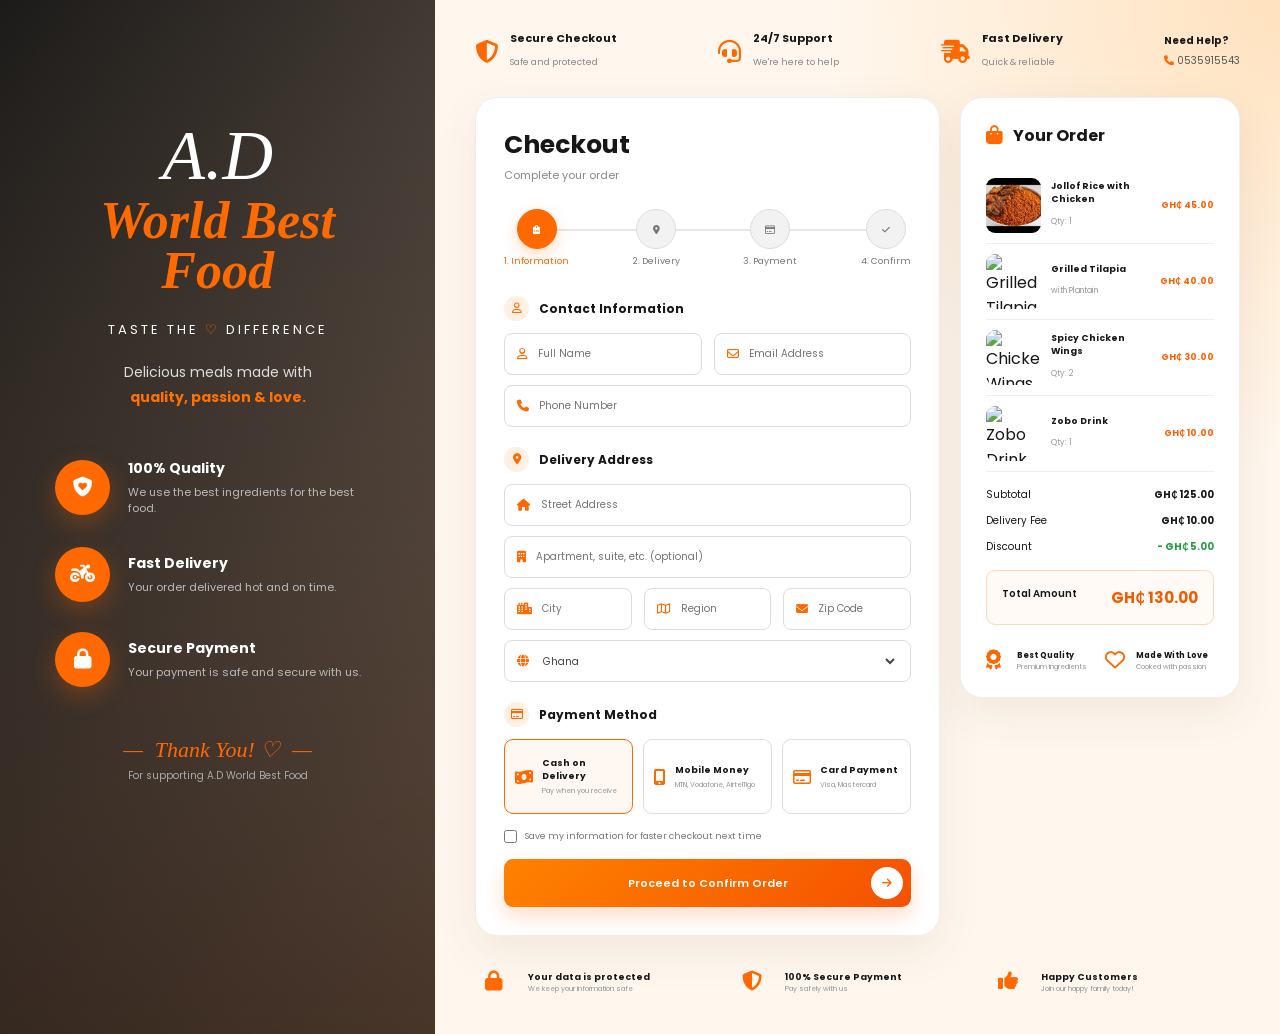
==== Checkout account index.html @ 85bb82af "I worked on creating a checkout, and with CSS" ====
<!DOCTYPE html>
<html lang="en">
<head>
    <meta charset="UTF-8">
    <meta name="viewport" content="width=device-width, initial-scale=1.0">

    <title>Checkout | A.D World Best Food</title>

    <!-- Google Font -->
    <link rel="preconnect" href="https://fonts.googleapis.com">
    <link rel="preconnect" href="https://fonts.gstatic.com" crossorigin>

    <link href="https://fonts.googleapis.com/css2?family=Poppins:wght@300;400;500;600;700;800&display=swap" rel="stylesheet">

    <!-- Font Awesome -->
    <link rel="stylesheet"
          href="https://cdnjs.cloudflare.com/ajax/libs/font-awesome/6.5.2/css/all.min.css">

    <!-- CSS -->
    <link rel="stylesheet" href="Check out style.css">
</head>

<body>

<div class="checkout-page">

    <!-- =========================================
         LEFT RESTAURANT BRANDING
    ========================================== -->

    <section class="restaurant-side">

        <div class="restaurant-overlay"></div>

        <div class="restaurant-content">

            <div class="brand-logo">
                <span>A.D</span>
                <h1>World Best<br>Food</h1>
            </div>

            <p class="brand-tagline">
                TASTE THE <span>♡</span> DIFFERENCE
            </p>

            <p class="brand-description">
                Delicious meals made with
                <strong>quality, passion & love.</strong>
            </p>


            <!-- Benefits -->

            <div class="benefit-list">

                <div class="benefit">

                    <div class="benefit-icon">
                        <i class="fa-solid fa-shield-heart"></i>
                    </div>

                    <div>
                        <h3>100% Quality</h3>

                        <p>
                            We use the best ingredients
                            for the best food.
                        </p>
                    </div>

                </div>


                <div class="benefit">

                    <div class="benefit-icon">
                        <i class="fa-solid fa-motorcycle"></i>
                    </div>

                    <div>
                        <h3>Fast Delivery</h3>

                        <p>
                            Your order delivered
                            hot and on time.
                        </p>
                    </div>

                </div>


                <div class="benefit">

                    <div class="benefit-icon">
                        <i class="fa-solid fa-lock"></i>
                    </div>

                    <div>
                        <h3>Secure Payment</h3>

                        <p>
                            Your payment is safe
                            and secure with us.
                        </p>
                    </div>

                </div>

            </div>


            <div class="thank-you">

                <span>—</span>

                <p>Thank You! ♡</p>

                <span>—</span>

            </div>

            <small>
                For supporting A.D World Best Food
            </small>

        </div>

    </section>


    <!-- =========================================
         RIGHT CHECKOUT SECTION
    ========================================== -->

    <section class="checkout-section">


        <!-- TOP INFORMATION -->

        <div class="top-information">

            <div class="top-item">

                <i class="fa-solid fa-shield-halved"></i>

                <div>
                    <strong>Secure Checkout</strong>
                    <small>Safe and protected</small>
                </div>

            </div>


            <div class="top-item">

                <i class="fa-solid fa-headset"></i>

                <div>
                    <strong>24/7 Support</strong>
                    <small>We're here to help</small>
                </div>

            </div>


            <div class="top-item">

                <i class="fa-solid fa-truck-fast"></i>

                <div>
                    <strong>Fast Delivery</strong>
                    <small>Quick & reliable</small>
                </div>

            </div>


            <div class="help">

                <strong>Need Help?</strong>

                <span>
                    <i class="fa-solid fa-phone"></i>
                    0535915543
                </span>

            </div>

        </div>



        <!-- CHECKOUT GRID -->

        <div class="checkout-grid">


            <!-- =====================================
                 CHECKOUT FORM
            ====================================== -->

            <div class="checkout-card">

                <h2>Checkout</h2>

                <p class="subtitle">
                    Complete your order
                </p>


                <!-- STEPS -->

                <div class="checkout-steps">

                    <div class="step active">

                        <div class="step-icon">
                            <i class="fa-solid fa-clipboard-list"></i>
                        </div>

                        <span>1. Information</span>

                    </div>


                    <div class="step">

                        <div class="step-icon">
                            <i class="fa-solid fa-location-dot"></i>
                        </div>

                        <span>2. Delivery</span>

                    </div>


                    <div class="step">

                        <div class="step-icon">
                            <i class="fa-regular fa-credit-card"></i>
                        </div>

                        <span>3. Payment</span>

                    </div>


                    <div class="step">

                        <div class="step-icon">
                            <i class="fa-solid fa-check"></i>
                        </div>

                        <span>4. Confirm</span>

                    </div>

                </div>


                <form>


                    <!-- CUSTOMER INFORMATION -->

                    <div class="form-title">

                        <i class="fa-regular fa-user"></i>

                        <h3>Contact Information</h3>

                    </div>


                    <div class="input-row">

                        <div class="input-group">

                            <i class="fa-regular fa-user"></i>

                            <input
                                type="text"
                                placeholder="Full Name"
                                required>

                        </div>


                        <div class="input-group">

                            <i class="fa-regular fa-envelope"></i>

                            <input
                                type="email"
                                placeholder="Email Address"
                                required>

                        </div>

                    </div>


                    <div class="input-group full">

                        <i class="fa-solid fa-phone"></i>

                        <input
                            type="tel"
                            placeholder="Phone Number"
                            required>

                    </div>



                    <!-- DELIVERY ADDRESS -->

                    <div class="form-title">

                        <i class="fa-solid fa-location-dot"></i>

                        <h3>Delivery Address</h3>

                    </div>


                    <div class="input-group full">

                        <i class="fa-solid fa-house"></i>

                        <input
                            type="text"
                            placeholder="Street Address"
                            required>

                    </div>


                    <div class="input-group full">

                        <i class="fa-solid fa-building"></i>

                        <input
                            type="text"
                            placeholder="Apartment, suite, etc. (optional)">

                    </div>


                    <div class="input-row three">

                        <div class="input-group">

                            <i class="fa-solid fa-city"></i>

                            <input
                                type="text"
                                placeholder="City"
                                required>

                        </div>


                        <div class="input-group">

                            <i class="fa-regular fa-map"></i>

                            <input
                                type="text"
                                placeholder="Region">

                        </div>


                        <div class="input-group">

                            <i class="fa-solid fa-envelope"></i>

                            <input
                                type="text"
                                placeholder="Zip Code">

                        </div>

                    </div>


                    <div class="input-group full">

                        <i class="fa-solid fa-globe"></i>

                        <select>

                            <option>Ghana</option>

                            <option>Nigeria</option>

                            <option>Liberia</option>

                        </select>

                    </div>



                    <!-- PAYMENT -->

                    <div class="form-title">

                        <i class="fa-regular fa-credit-card"></i>

                        <h3>Payment Method</h3>

                    </div>


                    <div class="payment-methods">


                        <label class="payment active">

                            <input
                                type="radio"
                                name="payment"
                                checked>

                            <i class="fa-solid fa-money-bill-wave"></i>

                            <div>

                                <strong>Cash on Delivery</strong>

                                <small>Pay when you receive</small>

                            </div>

                        </label>


                        <label class="payment">

                            <input
                                type="radio"
                                name="payment">

                            <i class="fa-solid fa-mobile-screen-button"></i>

                            <div>

                                <strong>Mobile Money</strong>

                                <small>MTN, Vodafone, AirtelTigo</small>

                            </div>

                        </label>


                        <label class="payment">

                            <input
                                type="radio"
                                name="payment">

                            <i class="fa-regular fa-credit-card"></i>

                            <div>

                                <strong>Card Payment</strong>

                                <small>Visa, Mastercard</small>

                            </div>

                        </label>

                    </div>


                    <!-- SAVE INFORMATION -->

                    <label class="save-info">

                        <input type="checkbox">

                        Save my information for faster checkout next time

                    </label>


                    <!-- BUTTON -->

                    <button
                        type="submit"
                        class="order-button">

                        Proceed to Confirm Order

                        <span>
                            <i class="fa-solid fa-arrow-right"></i>
                        </span>

                    </button>

                </form>

            </div>



            <!-- =====================================
                 ORDER SUMMARY
            ====================================== -->

            <aside class="order-card">

                <div class="order-title">

                    <i class="fa-solid fa-bag-shopping"></i>

                    <h2>Your Order</h2>

                </div>


                <!-- PRODUCT 1 -->

                <div class="product">

                    <img src="jollof rice.jpg" alt="Jollof Rice">

                    <div class="product-info">

                        <h3>Jollof Rice with Chicken</h3>

                        <span>Qty: 1</span>

                    </div>

                    <strong>GH₵ 45.00</strong>

                </div>


                <!-- PRODUCT 2 -->

                <div class="product">

                    <img src="tilapia.jpg" alt="Grilled Tilapia">

                    <div class="product-info">

                        <h3>Grilled Tilapia</h3>

                        <span>with Plantain</span>

                    </div>

                    <strong>GH₵ 40.00</strong>

                </div>


                <!-- PRODUCT 3 -->

                <div class="product">

                    <img src="chicken-wings.jpg"
                         alt="Chicken Wings">

                    <div class="product-info">

                        <h3>Spicy Chicken Wings</h3>

                        <span>Qty: 2</span>

                    </div>

                    <strong>GH₵ 30.00</strong>

                </div>


                <!-- PRODUCT 4 -->

                <div class="product">

                    <img src="zobo.jpg"
                         alt="Zobo Drink">

                    <div class="product-info">

                        <h3>Zobo Drink</h3>

                        <span>Qty: 1</span>

                    </div>

                    <strong>GH₵ 10.00</strong>

                </div>


                <!-- TOTAL -->

                <div class="summary">

                    <div>
                        <span>Subtotal</span>
                        <strong>GH₵ 125.00</strong>
                    </div>


                    <div>
                        <span>Delivery Fee</span>
                        <strong>GH₵ 10.00</strong>
                    </div>


                    <div class="discount">
                        <span>Discount</span>
                        <strong>- GH₵ 5.00</strong>
                    </div>


                    <div class="total">

                        <span>Total Amount</span>

                        <strong>GH₵ 130.00</strong>

                    </div>

                </div>


                <!-- ORDER BENEFITS -->

                <div class="order-benefits">

                    <div>

                        <i class="fa-solid fa-award"></i>

                        <strong>Best Quality</strong>

                        <small>Premium ingredients</small>

                    </div>


                    <div>

                        <i class="fa-regular fa-heart"></i>

                        <strong>Made With Love</strong>

                        <small>Cooked with passion</small>

                    </div>

                </div>

            </aside>

        </div>



        <!-- BOTTOM TRUST -->

        <div class="trust-section">

            <div>

                <i class="fa-solid fa-lock"></i>

                <strong>Your data is protected</strong>

                <span>We keep your information safe</span>

            </div>


            <div>

                <i class="fa-solid fa-shield-halved"></i>

                <strong>100% Secure Payment</strong>

                <span>Pay safely with us</span>

            </div>


            <div>

                <i class="fa-solid fa-thumbs-up"></i>

                <strong>Happy Customers</strong>

                <span>Join our happy family today!</span>

            </div>

        </div>

    </section>

</div>

</body>
</html>
---- Check out style.css ----
/* ============================================
   GENERAL
============================================ */

* {
    margin: 0;
    padding: 0;
    box-sizing: border-box;
}

body {
    font-family: "Poppins", sans-serif;
    background: #fff3e3;
    color: #171717;
}

.checkout-page {
    min-height: 100vh;
    display: flex;
}


/* ============================================
   LEFT RESTAURANT SECTION
============================================ */

.restaurant-side {
    width: 34%;
    min-height: 100vh;

    position: relative;

    background:
        linear-gradient(
            rgba(0, 0, 0, .45),
            rgba(0, 0, 0, .8)
        ),
        url("food.jpg");

    background-size: cover;
    background-position: center;

    color: white;

    overflow: hidden;
}

.restaurant-overlay {
    position: absolute;
    inset: 0;

    background:
        linear-gradient(
            135deg,
            rgba(0,0,0,.8),
            rgba(255,91,0,.1)
        );
}

.restaurant-content {
    position: relative;
    z-index: 2;

    min-height: 100vh;

    padding: 55px;

    display: flex;
    flex-direction: column;

    justify-content: center;
}


/* ============================================
   BRAND
============================================ */

.brand-logo {
    text-align: center;
}

.brand-logo span {
    display: block;

    font-family: Georgia, serif;

    font-style: italic;

    font-size: 70px;
}

.brand-logo h1 {
    color: #ff6a00;

    font-family: Georgia, serif;

    font-style: italic;

    font-size: 52px;

    line-height: .95;
}


.brand-tagline {
    text-align: center;

    margin-top: 25px;

    font-size: 13px;

    letter-spacing: 3px;
}

.brand-tagline span {
    color: #ff6a00;
}


.brand-description {
    text-align: center;

    margin-top: 22px;

    color: #ddd;

    font-size: 14px;
}

.brand-description strong {
    display: block;

    color: #ff7100;

    margin-top: 4px;
}


/* ============================================
   BENEFITS
============================================ */

.benefit-list {
    margin-top: 50px;
}

.benefit {
    display: flex;

    align-items: center;

    gap: 18px;

    margin-bottom: 30px;
}


.benefit-icon {
    min-width: 55px;
    height: 55px;

    border-radius: 50%;

    background: #ff6900;

    display: flex;

    align-items: center;
    justify-content: center;

    font-size: 20px;

    box-shadow:
        0 8px 25px rgba(255,105,0,.3);
}


.benefit h3 {
    font-size: 14px;

    margin-bottom: 5px;
}


.benefit p {
    color: #bbb;

    font-size: 11px;

    line-height: 1.5;
}


.thank-you {
    display: flex;

    align-items: center;
    justify-content: center;

    gap: 12px;

    margin-top: 20px;

    color: #ff6900;

    font-family: Georgia, serif;

    font-style: italic;

    font-size: 22px;
}


.restaurant-content > small {
    text-align: center;

    color: #aaa;

    font-size: 10px;

    margin-top: 5px;
}


/* ============================================
   RIGHT SECTION
============================================ */

.checkout-section {
    width: 66%;

    min-height: 100vh;

    padding: 30px 40px;

    background:
        radial-gradient(
            circle at top right,
            #ffe2bf,
            transparent 35%
        ),
        #fff7ee;
}


/* ============================================
   TOP INFORMATION
============================================ */

.top-information {
    display: flex;

    align-items: center;
    justify-content: space-between;

    gap: 20px;

    margin-bottom: 25px;
}


.top-item {
    display: flex;

    align-items: center;

    gap: 12px;
}


.top-item > i {
    color: #ff6800;

    font-size: 23px;
}


.top-item strong {
    display: block;

    font-size: 11px;
}


.top-item small {
    color: #888;

    font-size: 9px;
}


.help {
    display: flex;

    flex-direction: column;

    font-size: 10px;
}


.help span {
    margin-top: 4px;

    color: #555;
}

.help i {
    color: #ff6800;
}


/* ============================================
   CHECKOUT GRID
============================================ */

.checkout-grid {
    display: grid;

    grid-template-columns:
        minmax(0, 1.6fr)
        minmax(280px, .9fr);

    gap: 20px;

    align-items: start;
}


/* ============================================
   CARDS
============================================ */

.checkout-card,
.order-card {
    background: white;

    border: 1px solid #eee;

    border-radius: 22px;

    box-shadow:
        0 15px 45px rgba(80,40,0,.08);
}


.checkout-card {
    padding: 28px;
}


.checkout-card h2 {
    font-size: 25px;
}

.subtitle {
    color: #888;

    font-size: 11px;

    margin-top: 3px;
}


/* ============================================
   STEPS
============================================ */

.checkout-steps {
    display: flex;

    justify-content: space-between;

    margin: 25px 0 28px;

    position: relative;
}


.checkout-steps::before {
    content: "";

    position: absolute;

    top: 20px;

    left: 30px;
    right: 30px;

    height: 2px;

    background: #e7e7e7;

    z-index: 0;
}


.step {
    position: relative;

    z-index: 1;

    display: flex;

    flex-direction: column;

    align-items: center;

    gap: 6px;

    color: #777;

    font-size: 9px;
}


.step-icon {
    width: 40px;
    height: 40px;

    border-radius: 50%;

    display: flex;

    align-items: center;
    justify-content: center;

    background: #f2f2f2;

    border: 1px solid #ddd;
}


.step.active {
    color: #ff6500;
}


.step.active .step-icon {
    background: #ff6900;

    color: white;

    border-color: #ff6900;

    box-shadow:
        0 5px 15px rgba(255,105,0,.25);
}


/* ============================================
   FORM TITLES
============================================ */

.form-title {
    display: flex;

    align-items: center;

    gap: 10px;

    margin: 20px 0 12px;
}


.form-title > i {
    width: 25px;
    height: 25px;

    display: flex;

    align-items: center;
    justify-content: center;

    border-radius: 50%;

    color: #ff6800;

    background: #fff0e3;

    font-size: 11px;
}


.form-title h3 {
    font-size: 12px;
}


/* ============================================
   INPUTS
============================================ */

.input-row {
    display: grid;

    grid-template-columns: 1fr 1fr;

    gap: 12px;
}


.input-row.three {
    grid-template-columns:
        1fr 1fr 1fr;
}


.input-group {
    height: 42px;

    display: flex;

    align-items: center;

    gap: 10px;

    padding: 0 12px;

    margin-bottom: 10px;

    border: 1px solid #ddd;

    border-radius: 8px;

    transition: .25s;
}


.input-group:focus-within {
    border-color: #ff6900;

    box-shadow:
        0 0 0 3px rgba(255,105,0,.08);
}


.input-group i {
    color: #ff6900;

    font-size: 12px;
}


.input-group input,
.input-group select {
    width: 100%;

    border: none;

    outline: none;

    background: transparent;

    font-family: "Poppins", sans-serif;

    font-size: 10px;

    color: #444;
}


.input-group select {
    cursor: pointer;
}


/* ============================================
   PAYMENT
============================================ */

.payment-methods {
    display: grid;

    grid-template-columns:
        repeat(3, 1fr);

    gap: 10px;
}


.payment {
    min-height: 75px;

    padding: 10px;

    border: 1px solid #ddd;

    border-radius: 9px;

    cursor: pointer;

    display: flex;

    align-items: center;

    gap: 9px;

    transition: .25s;
}


.payment:hover {
    border-color: #ff6900;
}


.payment.active {
    border-color: #ff6900;

    background: #fff8f2;
}


.payment input {
    display: none;
}


.payment > i {
    color: #ff6900;

    font-size: 16px;
}


.payment strong {
    display: block;

    font-size: 9px;
}


.payment small {
    display: block;

    margin-top: 3px;

    color: #999;

    font-size: 7px;
}


/* ============================================
   SAVE INFORMATION
============================================ */

.save-info {
    display: flex;

    align-items: center;

    gap: 8px;

    margin: 16px 0;

    color: #777;

    font-size: 9px;
}

.save-info input {
    accent-color: #ff6900;
}


/* ============================================
   ORDER BUTTON
============================================ */

.order-button {
    width: 100%;

    height: 48px;

    border: none;

    border-radius: 9px;

    background:
        linear-gradient(
            135deg,
            #ff8200,
            #f45100
        );

    color: white;

    font-family: "Poppins", sans-serif;

    font-size: 11px;

    font-weight: 600;

    cursor: pointer;

    position: relative;

    box-shadow:
        0 10px 20px rgba(255,90,0,.2);

    transition: .25s;
}


.order-button:hover {
    transform: translateY(-2px);

    box-shadow:
        0 15px 25px rgba(255,90,0,.28);
}


.order-button span {
    position: absolute;

    right: 8px;
    top: 50%;

    transform: translateY(-50%);

    width: 32px;
    height: 32px;

    border-radius: 50%;

    display: flex;

    align-items: center;
    justify-content: center;

    background: white;

    color: #ff6500;
}


/* ============================================
   ORDER SUMMARY
============================================ */

.order-card {
    padding: 25px;
}


.order-title {
    display: flex;

    align-items: center;

    gap: 10px;

    margin-bottom: 20px;
}


.order-title i {
    color: #ff6900;

    font-size: 19px;
}


.order-title h2 {
    font-size: 16px;
}


/* ============================================
   PRODUCTS
============================================ */

.product {
    display: grid;

    grid-template-columns: 55px 1fr auto;

    gap: 10px;

    align-items: center;

    padding: 10px 0;

    border-bottom: 1px solid #eee;
}


.product img {
    width: 55px;
    height: 55px;

    object-fit: cover;

    border-radius: 9px;
}


.product-info h3 {
    font-size: 9px;

    line-height: 1.4;
}


.product-info span {
    color: #999;

    font-size: 8px;
}


.product > strong {
    color: #ff5f00;

    font-size: 9px;
}


/* ============================================
   SUMMARY
============================================ */

.summary {
    margin-top: 15px;
}


.summary > div {
    display: flex;

    justify-content: space-between;

    margin-bottom: 10px;

    font-size: 10px;
}


.summary .discount strong {
    color: #299c45;
}


.summary .total {
    margin-top: 15px;

    padding: 15px;

    border: 1px solid #ffd6b6;

    border-radius: 9px;

    background: #fffaf6;
}


.summary .total span {
    font-weight: 600;
}


.summary .total strong {
    color: #f45b00;

    font-size: 15px;
}


/* ============================================
   ORDER BENEFITS
============================================ */

.order-benefits {
    display: grid;

    grid-template-columns: 1fr 1fr;

    gap: 10px;

    margin-top: 25px;
}


.order-benefits div {
    display: grid;

    grid-template-columns: 25px 1fr;

    column-gap: 6px;
}


.order-benefits i {
    grid-row: span 2;

    color: #ff6800;

    font-size: 20px;
}


.order-benefits strong {
    font-size: 8px;
}


.order-benefits small {
    color: #999;

    font-size: 7px;
}


/* ============================================
   BOTTOM TRUST
============================================ */

.trust-section {
    display: grid;

    grid-template-columns:
        repeat(3, 1fr);

    gap: 25px;

    margin-top: 25px;

    padding: 10px;
}


.trust-section > div {
    display: grid;

    grid-template-columns: 35px 1fr;

    column-gap: 8px;
}


.trust-section i {
    grid-row: span 2;

    color: #ff6900;

    font-size: 20px;
}


.trust-section strong {
    font-size: 9px;
}


.trust-section span {
    color: #999;

    font-size: 7px;
}


/* ============================================
   TABLET
============================================ */

@media (max-width: 1100px) {

    .restaurant-side {
        width: 30%;
    }

    .checkout-section {
        width: 70%;

        padding: 25px;
    }

    .restaurant-content {
        padding: 30px;
    }

    .brand-logo span {
        font-size: 50px;
    }

    .brand-logo h1 {
        font-size: 35px;
    }

    .checkout-grid {
        grid-template-columns: 1fr;
    }

    .order-card {
        order: -1;
    }
}


/* ============================================
   MOBILE
============================================ */

@media (max-width: 750px) {

    .checkout-page {
        flex-direction: column;
    }

    .restaurant-side {
        width: 100%;

        min-height: 450px;
    }

    .restaurant-content {
        min-height: 450px;

        padding: 40px 25px;
    }

    .checkout-section {
        width: 100%;

        padding: 20px 15px;
    }

    .top-information {
        flex-wrap: wrap;
    }

    .top-item {
        flex: 1 1 40%;
    }

    .help {
        display: none;
    }

    .checkout-grid {
        grid-template-columns: 1fr;
    }

    .input-row,
    .input-row.three {
        grid-template-columns: 1fr;
    }

    .payment-methods {
        grid-template-columns: 1fr;
    }

    .trust-section {
        grid-template-columns: 1fr;
    }
}


/* ============================================
   SMALL MOBILE
============================================ */

@media (max-width: 450px) {

    .checkout-card {
        padding: 20px;
    }

    .order-card {
        padding: 20px;
    }

    .checkout-steps {
        gap: 5px;
    }

    .step span {
        font-size: 7px;
    }

    .step-icon {
        width: 34px;
        height: 34px;
    }

    .brand-logo span {
        font-size: 45px;
    }

    .brand-logo h1 {
        font-size: 32px;
    }
}
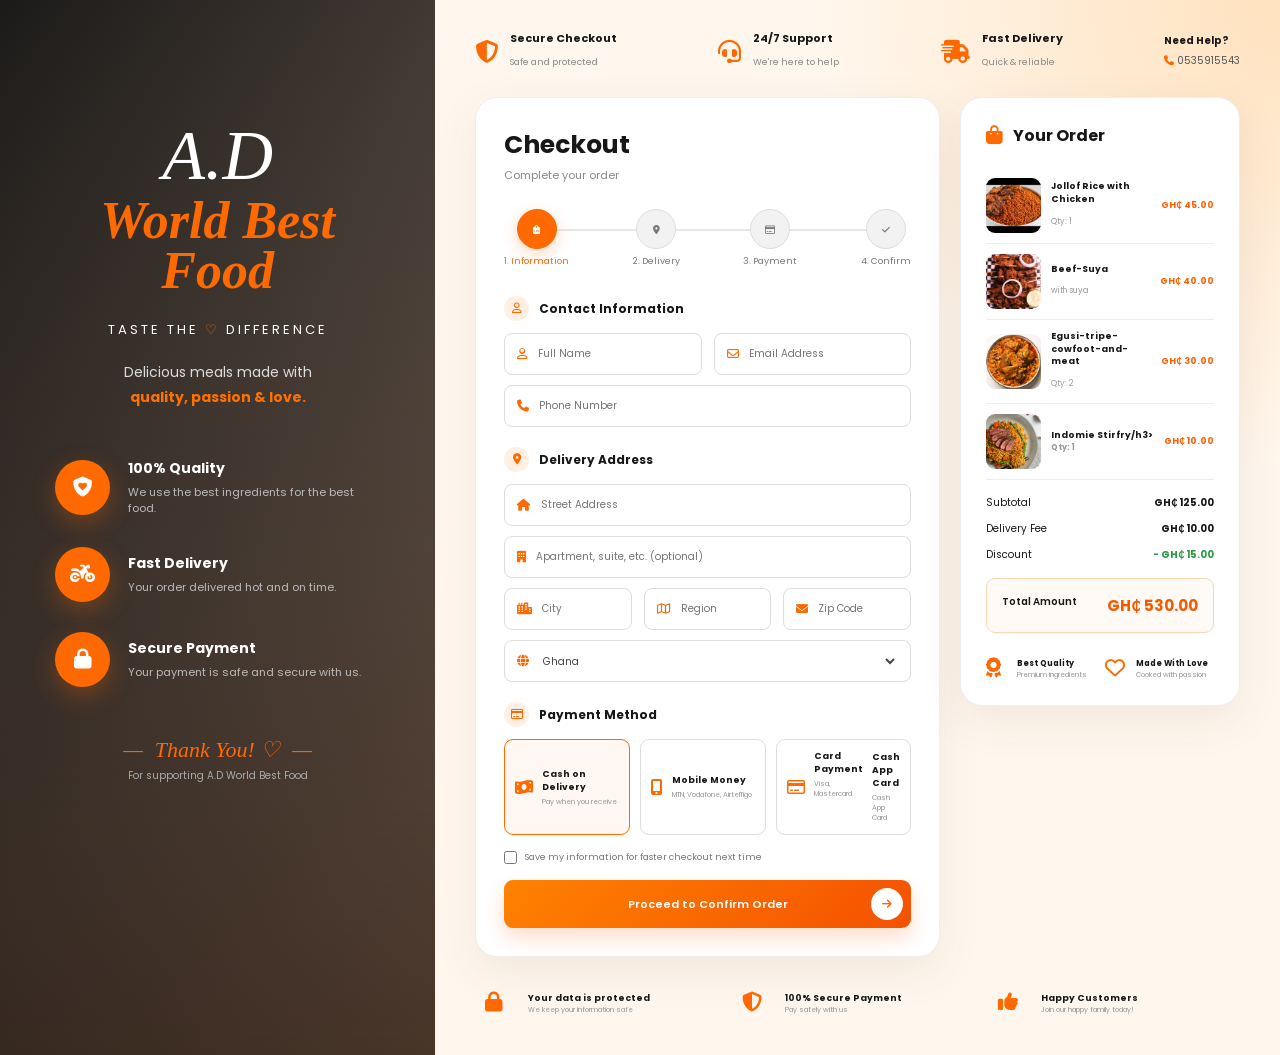
==== commit 08fdb219: "Update product details and payment options" ====
--- a/Checkout account index.html
+++ b/Checkout account index.html
@@ -397,6 +397,8 @@
 
                             <option>Liberia</option>
 
+                            <option>others</option>
+
                         </select>
 
                     </div>
@@ -468,7 +470,13 @@
 
                                 <strong>Card Payment</strong>
 
-                                <small>Visa, Mastercard</small>
+                                <small>Visa, Mastercard</small><br>
+
+                            </div>
+
+                            <div> 
+                         <strong> Cash App Card</strong>
+                                <small> Cash App Card</small>
 
                             </div>
 
@@ -546,13 +554,13 @@
 
                 <div class="product">
 
-                    <img src="tilapia.jpg" alt="Grilled Tilapia">
+                    <img src="Beef-suya-on-kebab-sticks-with-red-onions-and-cucumber.webp" alt="Grilled Tilapia">
 
                     <div class="product-info">
 
-                        <h3>Grilled Tilapia</h3>
-
-                        <span>with Plantain</span>
+                        <h3>Beef-Suya</h3>
+
+                        <span>with suya</span>
 
                     </div>
 
@@ -565,12 +573,12 @@
 
                 <div class="product">
 
-                    <img src="chicken-wings.jpg"
-                         alt="Chicken Wings">
+                    <img src="Egusi-tripe-cowfootand-meat-in-a-white-bowl.webp"
+                         alt="Egusi-tripe-cowfoot-and-meat">
 
                     <div class="product-info">
 
-                        <h3>Spicy Chicken Wings</h3>
+                        <h3>Egusi-tripe-cowfoot-and-meat</h3>
 
                         <span>Qty: 2</span>
 
@@ -585,12 +593,12 @@
 
                 <div class="product">
 
-                    <img src="zobo.jpg"
-                         alt="Zobo Drink">
+                    <img src="Indomie_Stirfry-1.jpg"
+                         alt="Indomie Stirfry">
 
                     <div class="product-info">
 
-                        <h3>Zobo Drink</h3>
+                        <h3>Indomie Stirfry/h3>
 
                         <span>Qty: 1</span>
 
@@ -619,7 +627,7 @@
 
                     <div class="discount">
                         <span>Discount</span>
-                        <strong>- GH₵ 5.00</strong>
+                        <strong>- GH₵ 15.00</strong>
                     </div>
 
 
@@ -627,7 +635,7 @@
 
                         <span>Total Amount</span>
 
-                        <strong>GH₵ 130.00</strong>
+                        <strong>GH₵ 530.00</strong>
 
                     </div>
 
@@ -708,6 +716,6 @@
     </section>
 
 </div>
-
+    <script src="Check out javascript.js"></script>
 </body>
-</html>+</html>
--- a/Check out style.css
+++ b/Check out style.css
@@ -1092,4 +1092,4 @@
     .brand-logo h1 {
         font-size: 32px;
     }
-}+}
